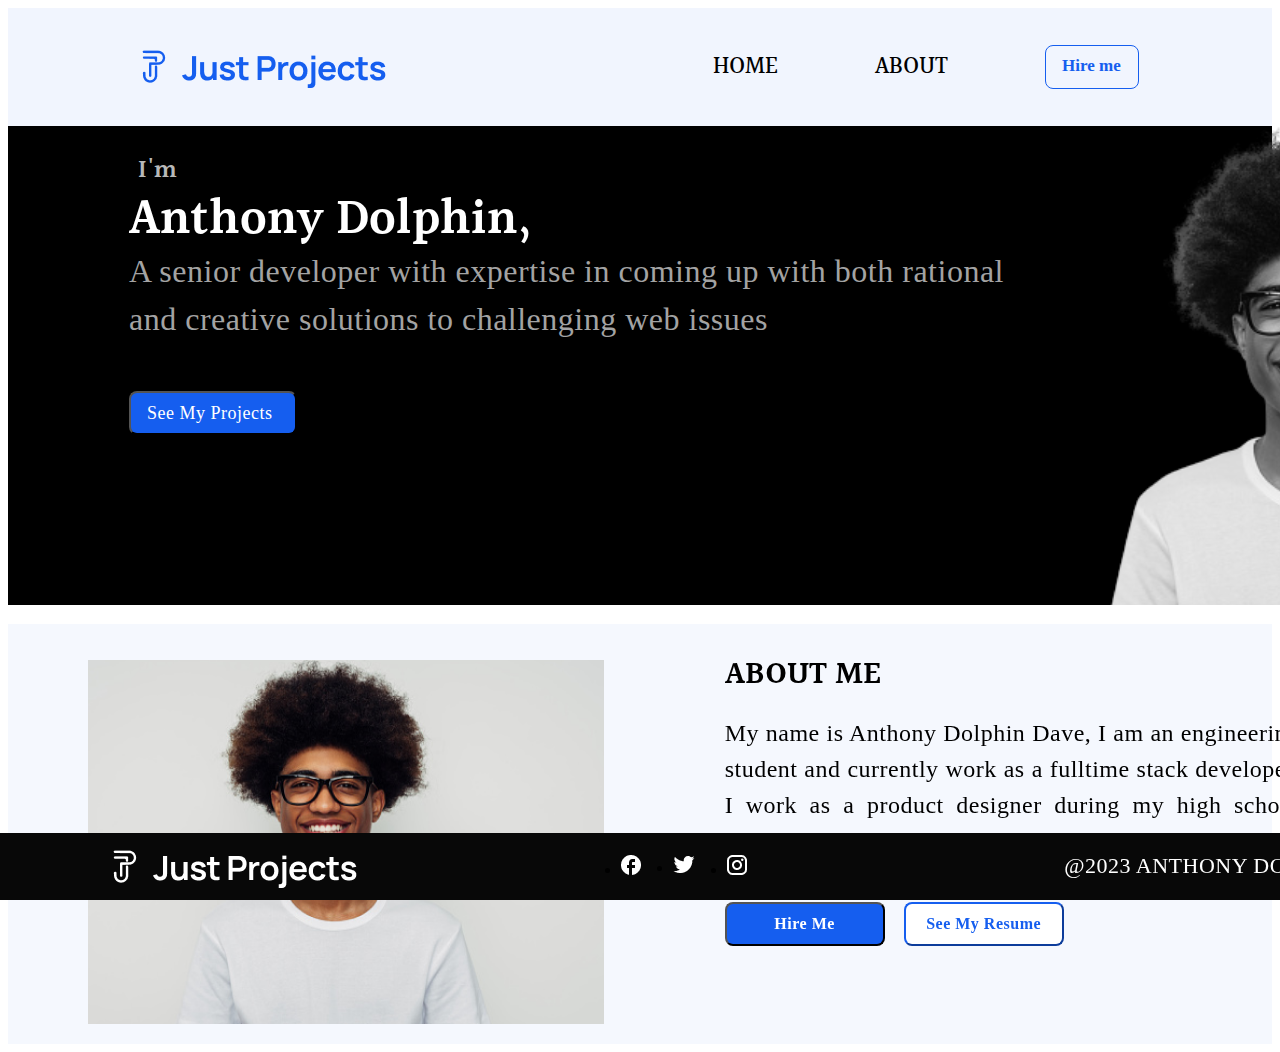
==== biodata.html @ c5277520 "completed biodata assignment" ====
<!DOCTYPE html>

<html lang="en">
    <meta charset="UTF-8">
    <head>
        <title>My Biodata</title>
        <link rel="stylesheet" href="biodata.css">
        <link rel="preconnect" href="https://fonts.googleapis.com">
<link rel="preconnect" href="https://fonts.gstatic.com" crossorigin>
<link href="https://fonts.googleapis.com/css2?family=Halant:wght@500&display=swap" rel="stylesheet">
    </head>
    <body>



        <div class="Header">
            <header>
               <nav class="navjustprojects">
                <img src="justprojectslogo.png">
            </nav>

                    <nav class="navlinks">
                        <a href="#">HOME</a> 
                        <a href="#">ABOUT</a> 
                        <button class="hireme">Hire me</button>
                        </nav>
            </header>
          </div>
        </div>
        
<div class="body">
          <div class="content">
          <ul class = "links1">
            <li class="im">I'm</li>
            <li  class="Anthony">Anthony Dolphin,</li>
            <li class="about">A senior developer with expertise in coming up with both rational and creative solutions to challenging web issues</li>
            <button class="seeprojects">See My Projects</button> 
        </ul>
            <div class="photo1"><img src="joygirl11.png" alt="My Photo" width="443px" height="479px"> </div>
      
        </div>
          </div>
        
       
      

     


            <div class="content2">
                <div class="photo2">
                    <img src="Joygirl12.png" class="photo2" alt="My Photo" width="516px" height="364px">
                </div>
                
                <div class="bio">
                    <h2 class="aboutme">ABOUT ME</h2>
                    <p class="aboutme2">My name is Anthony Dolphin Dave, I am an engineering student and currently work as a fulltime stack developer. I work as a product designer during my high school vacation. I love to assist people in learning Tech skills</p>
                    <div class="buttons">
                    <button class="hireme2">Hire Me</button>
                    <button class="seemyresume">See My Resume</button>
                </div>
                </div>
        
     
   






</div>

    <div class="footer">
	<footer>	
			<img src="footerlogo.png" class="footerlogo">
		<ul class="socialsites">
			<li><img src="fb.png"></li>
			<li><img src="twitter.png"></li>
            <li><img src="instagram.png"></li>
		
        </ul>
        <div class="socialsites">
			<p class="anthonyfooter">@2023 ANTHONY DOLPHIN</p>
			
	
	</footer>
  </div>




        </body>
</html>
---- biodata.css ----
/*header style*/
header 
{
    background-color: #F1F5FE;
    padding: 10px;
    display: flex;
align-items: center;
padding: 16px 120px;
gap: 153px;
position: static;
height: 86.08px;
left: 0px;
top: 0px;
}

.navlinks
{
    display: flex;
flex-direction: row;
align-items: center;
padding: 0px;
gap: 97px;
width: 439px;
height: 44px;
flex: none;
order: 1;
flex-grow: 0;
height: 24px;
font-family: 'Halant';
font-style: normal;
font-weight: 500;
font-size: 24px;
color:black;
margin-left: 15%;
}


.navjustprojects
{
    display: flex;
    flex-direction: row;
    align-items: flex-start;
    padding: 0px;
    gap: 10px;
    width: 680px;
    height: 54.08px; 
}

a
{
    text-decoration: none;
    color:black;
}

.hireme
{
    box-sizing: border-box;
display: flex;
flex-direction: row;
align-items: flex-start;
padding: 10px 16px;
gap: 10px;
width: 94px;
height: 44px;
border: 1px solid #155EEF;
background-color: #F1F5FE;
border-radius: 8px;
flex: none;
order: 2;
flex-grow: 0;
font-family: 'Manrope';
font-style: normal;
font-weight: 600;
font-size: 17px;
color:#155EEF;

}




/*content style*/

.content
{

    display: flex;
  background-color: black;
} 



.photo1
{
   
    
    width: 443px;
    height: 479px;
    left: 949px;
    top: 56px;
    margin-left: 12%;
    position:sticky;
}




.links1
 {
    list-style: none;
   color:#B8B8B8;
height: 30px;
font-family: 'Halant';
font-style: normal;
font-weight: 600;
font-size: 25px;
 }

 .im
 {
    margin-left: 10%;
 }

 .Anthony
 {
    flex: none;
order: 0;
flex-grow: 1;
    width: 840px;
    list-style: none;
   color:#FFFFFF;
height: 30px;
font-family: 'Halant';
font-style: normal;
font-weight: 600;
font-size: 50px;
line-height: 120%;
margin-bottom: 3%;
margin-left: 9%;
 }

.about
{
    color:#A3A3A3;
    width: 900px;
height: 144px;
line-height: 150%;
font-family: 'Manrope';
font-style: normal;
font-weight: 500;
font-size: 32px;
flex: none;
order: 0;
flex-grow: 1;
/* or 48px */
letter-spacing: 0.5px;
margin-left: 9%;
}

.seeprojects
{
    display: flex;
flex-direction: row;
align-items: flex-start;
padding: 10px 16px;
gap: 10px;
width: 168px;
height: 44px;
background: #155EEF;
border-radius: 8px;
flex: none;
order: 1;
flex-grow: 0;
font-family: 'Manrope';
font-style: normal;
font-weight: 450;
font-size: 18px;
letter-spacing: 0.5px;
color: #FFFFFF;
margin-left: 9%;
}

/*2ND CONTENT CSS*/

.content2
{

    display:flex;
margin-top: 1.5%;
background: #F5F8FE;
position:sticky;
height: 420px;
} 


.bio
{
    display: flex;
flex-direction: column;
align-items: flex-start;
padding: 0px;
gap: 8px;
width: 575px;
height: 258px;
flex: none;
order: 0;
align-self: stretch;
flex-grow: 0;
}

.photo2
{
    margin-top: 18px;
    position: inherit;
    margin-left: 4.5%;
    
}


.aboutme
{
    width: 157px;
height: 45px;
font-family: 'Halant';
font-style: normal;
font-weight: 600;
font-size: 32px;
line-height: 50px;
color: #000000;
flex: none;
order: 0;
flex-grow: 0;
margin-left:25%;

}

.aboutme2

{
width: 575px;
height: 120px;
font-family: 'Manrope';
font-style: normal;
font-weight: 400;
font-size: 24px;
line-height: 150%;
text-align: justify;
letter-spacing: 0.5px;
color: #000000;
flex: none;
order: 0;
flex-grow: 1;
margin-left:25%;
margin-top: -15px;

}

.buttons
{
    margin-top: 6%;
    margin-left:25%;
    
}

.hireme2
{
    box-sizing: border-box;
width: 160px;
height: 44px;
background: #155EEF;
border-radius: 8px;
flex: none;
order: 0;
flex-grow: 0;
left: 49px;
top: 10px;
font-family: 'Manrope';
font-style: normal;
font-weight: 700;
font-size: 16px;
letter-spacing: 0.5px;
color: #FFFFFF;
margin-right:15px;
}

.seemyresume
{
    box-sizing: border-box;
    width: 160px;
    height: 44px;
    background: white;
    border-radius: 8px;
    flex: none;
    order: 0;
    flex-grow: 0;
    left: 49px;
    top: 10px;
    font-family: 'Manrope';
    font-style: normal;
    font-weight: 700;
    font-size: 16px;
    letter-spacing: 0.5px;
    color: #155EEF;
    border-color:#155EEF ;
}



/*footer style*/
footer 
{
    
 
    align-items: center;
    justify-content: space-between;
    padding: 16px 120px;
    height: 35px;
    left: 0px;
    background: #080808;
    bottom:0;
    left:0;
    right:0;
    position:fixed;
    display: flex;
   
}

.footerlogo
{
    margin-left: -2%;
}


.socialsites
 {
    display: flex;
    flex-direction: row;
    justify-content: center;
    align-items: center;
    padding: 0px;
    gap: 32px;
    width: 400px;
    height: 24px;
    flex: none;
    order: 1;
    flex-grow: 1;
    margin-left:12%;
    
}


.anthonyfooter
{
 
height: 36px;
font-family: 'Manrope';
font-style: normal;
font-weight: 500;
font-size: 22px;
line-height: 150%;
letter-spacing: 0.5px;
color: #FFFFFF;
}
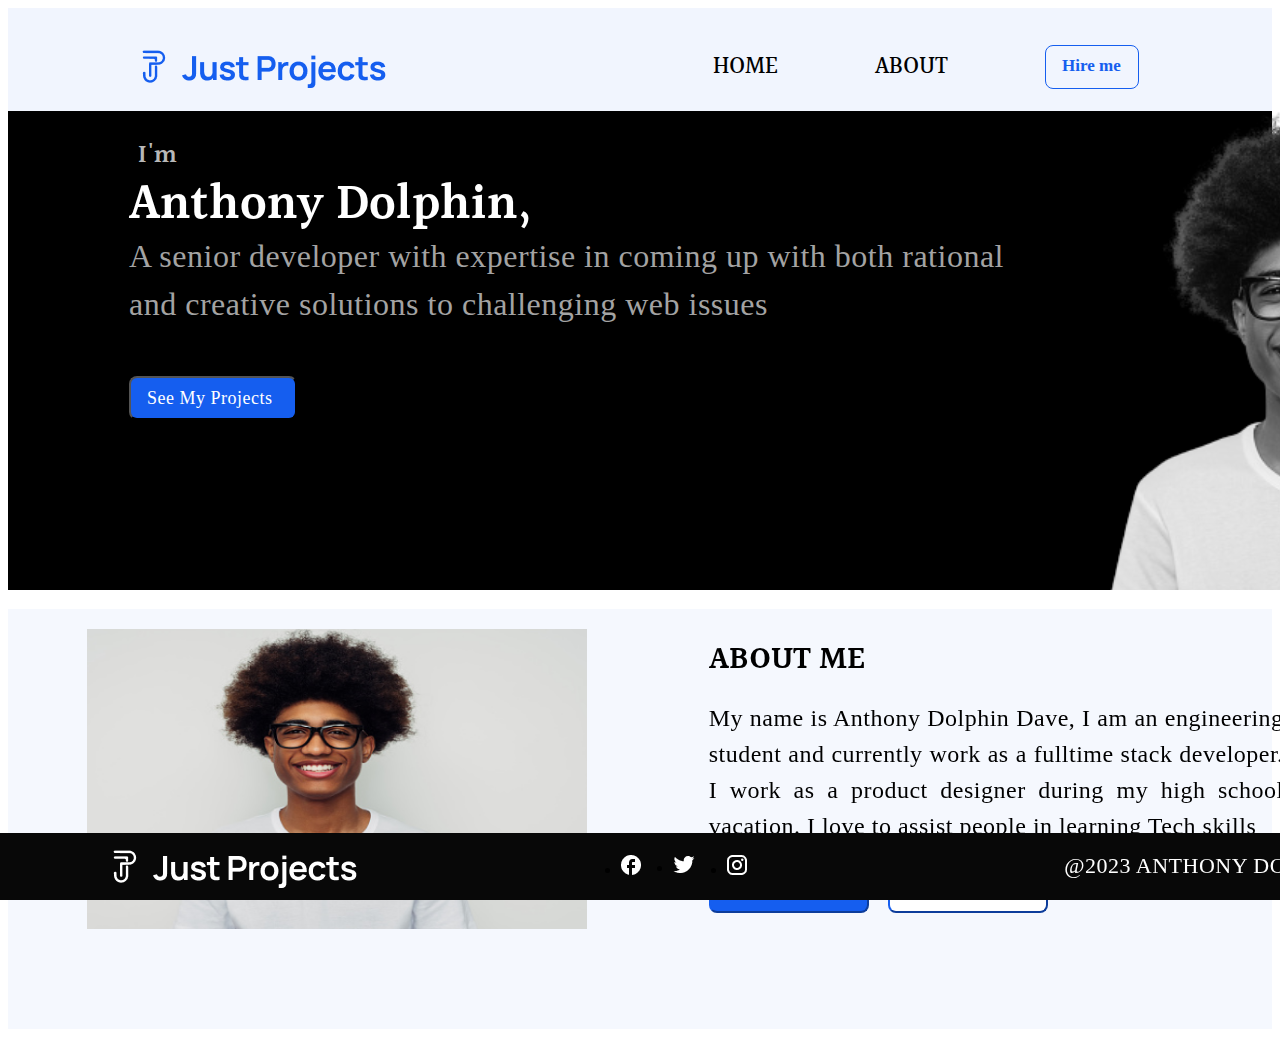
==== commit a4022d3c: "final adjustments" ====
--- a/biodata.html
+++ b/biodata.html
@@ -49,7 +49,7 @@
 
             <div class="content2">
                 <div class="photo2">
-                    <img src="Joygirl12.png" class="photo2" alt="My Photo" width="516px" height="364px">
+                    <img src="Joygirl12.png" class="photo2" alt="My Photo" width="500px" height="300px">
                 </div>
                 
                 <div class="bio">
--- a/biodata.css
+++ b/biodata.css
@@ -88,6 +88,8 @@
 
     display: flex;
   background-color: black;
+  margin-top: -15px;
+
 } 
 
 
@@ -212,7 +214,7 @@
 
 .photo2
 {
-    margin-top: 18px;
+    margin-top: 10px;
     position: inherit;
     margin-left: 4.5%;
     
@@ -259,7 +261,7 @@
 
 .buttons
 {
-    margin-top: 6%;
+   margin-top: 3%;
     margin-left:25%;
     
 }
@@ -283,6 +285,7 @@
 letter-spacing: 0.5px;
 color: #FFFFFF;
 margin-right:15px;
+border-color:#155EEF ;
 }
 
 .seemyresume
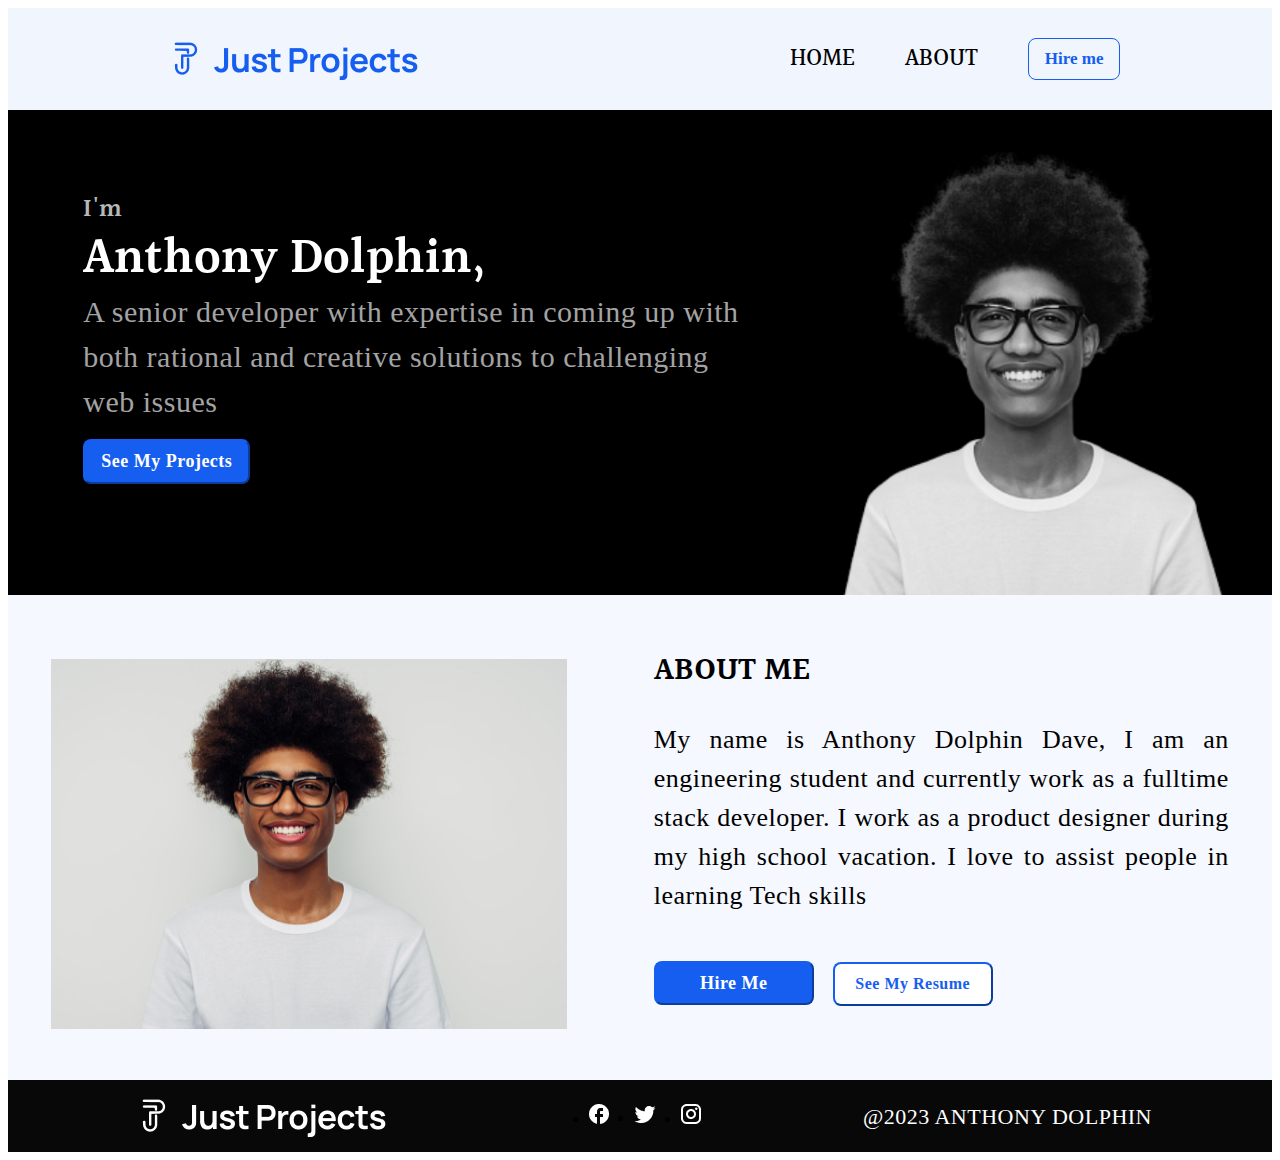
==== commit a95fd7cf: "layout updated" ====
--- a/biodata.html
+++ b/biodata.html
@@ -36,7 +36,7 @@
             <li class="about">A senior developer with expertise in coming up with both rational and creative solutions to challenging web issues</li>
             <button class="seeprojects">See My Projects</button> 
         </ul>
-            <div class="photo1"><img src="joygirl11.png" alt="My Photo" width="443px" height="479px"> </div>
+            <div class="photo1"><img src="joygirl11.png" alt="My Photo" width="403px" height="445px"> </div>
       
         </div>
           </div>
@@ -49,13 +49,13 @@
 
             <div class="content2">
                 <div class="photo2">
-                    <img src="Joygirl12.png" class="photo2" alt="My Photo" width="500px" height="300px">
+                    <img src="Joygirl12.png" class="photo2" alt="My Photo" width="516px" height="370px">
                 </div>
                 
                 <div class="bio">
                     <h2 class="aboutme">ABOUT ME</h2>
                     <p class="aboutme2">My name is Anthony Dolphin Dave, I am an engineering student and currently work as a fulltime stack developer. I work as a product designer during my high school vacation. I love to assist people in learning Tech skills</p>
-                    <div class="buttons">
+                    <div class="buttons" gap="100px">
                     <button class="hireme2">Hire Me</button>
                     <button class="seemyresume">See My Resume</button>
                 </div>
--- a/biodata.css
+++ b/biodata.css
@@ -4,49 +4,34 @@
 header 
 {
     background-color: #F1F5FE;
-    padding: 10px;
-    display: flex;
+    display: flex;
+padding: 16px 120px;
+height: 70px;
 align-items: center;
-padding: 16px 120px;
-gap: 153px;
-position: static;
-height: 86.08px;
-left: 0px;
-top: 0px;
-}
+justify-content: space-around;
+gap:20%;
+}
+
 
 .navlinks
 {
-    display: flex;
+display: flex;
 flex-direction: row;
 align-items: center;
-padding: 0px;
-gap: 97px;
-width: 439px;
-height: 44px;
-flex: none;
-order: 1;
-flex-grow: 0;
-height: 24px;
+gap: 50px;
 font-family: 'Halant';
 font-style: normal;
 font-weight: 500;
 font-size: 24px;
 color:black;
-margin-left: 15%;
+padding-left: 10%;
 }
 
 
 .navjustprojects
 {
     display: flex;
-    flex-direction: row;
-    align-items: flex-start;
-    padding: 0px;
-    gap: 10px;
-    width: 680px;
-    height: 54.08px; 
-}
+ }
 
 a
 {
@@ -56,132 +41,102 @@
 
 .hireme
 {
+    display: flex;
     box-sizing: border-box;
-display: flex;
+flex-direction: row;
+align-items: flex-start;
+padding: 10px 16px;
+border: 1px solid #155EEF;
+background-color: #F1F5FE;
+border-radius: 8px;
+font-family: 'Manrope';
+font-style: normal;
+font-weight: 600;
+font-size: 17px;
+color:#155EEF;
+}
+
+
+
+
+/*content style*/
+
+
+.content
+{
+
+    display: flex;
+  background-color: black;
+  height: 485px;
+  justify-content: space-around;
+} 
+
+.photo1
+{
+    padding-top: 40px;
+}
+
+.links1
+ {
+    list-style: none;
+   color:#B8B8B8;
+font-family: 'Halant';
+font-style: normal;
+font-weight: 600;
+font-size: 25px;
+height: 150px;
+padding-top: 55px;
+ }
+
+ .im
+ {
+
+ }
+
+ .Anthony
+ {
+    list-style: none;
+   color:#FFFFFF;
+font-family: 'Halant';
+font-style: normal;
+font-weight: 600;
+font-size: 50px;
+line-height: 120%;
+flex-wrap: wrap;
+width: 500px;
+ }
+
+.about
+{
+    color:#A3A3A3;
+line-height: 150%;
+font-family: 'Manrope';
+font-style: normal;
+font-weight: 500;
+font-size: 30px;
+letter-spacing: 0.5px;
+width: 680px;
+flex-shrink: 2;
+max-width: 100%;
+}
+
+.seeprojects
+{
+    display: flex;
 flex-direction: row;
 align-items: flex-start;
 padding: 10px 16px;
 gap: 10px;
-width: 94px;
-height: 44px;
-border: 1px solid #155EEF;
-background-color: #F1F5FE;
+background: #155EEF;
+border-color: #155EEF;
 border-radius: 8px;
-flex: none;
-order: 2;
-flex-grow: 0;
-font-family: 'Manrope';
-font-style: normal;
-font-weight: 600;
-font-size: 17px;
-color:#155EEF;
-
-}
-
-
-
-
-/*content style*/
-
-.content
-{
-
-    display: flex;
-  background-color: black;
-  margin-top: -15px;
-
-} 
-
-
-
-.photo1
-{
-   
-    
-    width: 443px;
-    height: 479px;
-    left: 949px;
-    top: 56px;
-    margin-left: 12%;
-    position:sticky;
-}
-
-
-
-
-.links1
- {
-    list-style: none;
-   color:#B8B8B8;
-height: 30px;
-font-family: 'Halant';
-font-style: normal;
-font-weight: 600;
-font-size: 25px;
- }
-
- .im
- {
-    margin-left: 10%;
- }
-
- .Anthony
- {
-    flex: none;
-order: 0;
-flex-grow: 1;
-    width: 840px;
-    list-style: none;
-   color:#FFFFFF;
-height: 30px;
-font-family: 'Halant';
-font-style: normal;
-font-weight: 600;
-font-size: 50px;
-line-height: 120%;
-margin-bottom: 3%;
-margin-left: 9%;
- }
-
-.about
-{
-    color:#A3A3A3;
-    width: 900px;
-height: 144px;
-line-height: 150%;
-font-family: 'Manrope';
-font-style: normal;
-font-weight: 500;
-font-size: 32px;
-flex: none;
-order: 0;
-flex-grow: 1;
-/* or 48px */
-letter-spacing: 0.5px;
-margin-left: 9%;
-}
-
-.seeprojects
-{
-    display: flex;
-flex-direction: row;
-align-items: flex-start;
-padding: 10px 16px;
-gap: 10px;
-width: 168px;
-height: 44px;
-background: #155EEF;
-border-radius: 8px;
-flex: none;
-order: 1;
-flex-grow: 0;
-font-family: 'Manrope';
-font-style: normal;
-font-weight: 450;
+font-family: 'Manrope';
+font-style: normal;
+font-weight: 650;
 font-size: 18px;
 letter-spacing: 0.5px;
 color: #FFFFFF;
-margin-left: 9%;
+margin-top: 15px;
 }
 
 /*2ND CONTENT CSS*/
@@ -190,10 +145,10 @@
 {
 
     display:flex;
-margin-top: 1.5%;
 background: #F5F8FE;
-position:sticky;
-height: 420px;
+height: 485px;
+justify-content: space-around;
+
 } 
 
 
@@ -202,104 +157,66 @@
     display: flex;
 flex-direction: column;
 align-items: flex-start;
-padding: 0px;
-gap: 8px;
-width: 575px;
-height: 258px;
-flex: none;
-order: 0;
-align-self: stretch;
-flex-grow: 0;
+padding-top: 25px;
 }
 
 .photo2
 {
-    margin-top: 10px;
-    position: inherit;
-    margin-left: 4.5%;
-    
+    padding-top: 32px;
 }
 
 
 .aboutme
 {
-    width: 157px;
-height: 45px;
 font-family: 'Halant';
 font-style: normal;
 font-weight: 600;
 font-size: 32px;
 line-height: 50px;
 color: #000000;
-flex: none;
-order: 0;
-flex-grow: 0;
-margin-left:25%;
 
 }
 
 .aboutme2
 
 {
-width: 575px;
-height: 120px;
 font-family: 'Manrope';
 font-style: normal;
 font-weight: 400;
-font-size: 24px;
+font-size: 26px;
 line-height: 150%;
 text-align: justify;
 letter-spacing: 0.5px;
 color: #000000;
-flex: none;
-order: 0;
-flex-grow: 1;
-margin-left:25%;
-margin-top: -15px;
-
-}
-
-.buttons
-{
-   margin-top: 3%;
-    margin-left:25%;
-    
-}
+width:575px;
+height:180px;
+margin-top: -3px;
+padding-bottom: 35px;
+}
+
+
 
 .hireme2
 {
-    box-sizing: border-box;
+box-sizing: border-box;
+background: #155EEF;
+border-radius: 8px;
+font-family: 'Manrope';
+font-style: normal;
+font-weight: 700;
+font-size: 18px;
+letter-spacing: 0.5px;
+color: #FFFFFF;
+border-color:#155EEF ;
 width: 160px;
 height: 44px;
-background: #155EEF;
-border-radius: 8px;
-flex: none;
-order: 0;
-flex-grow: 0;
-left: 49px;
-top: 10px;
-font-family: 'Manrope';
-font-style: normal;
-font-weight: 700;
-font-size: 16px;
-letter-spacing: 0.5px;
-color: #FFFFFF;
-margin-right:15px;
-border-color:#155EEF ;
+margin-right: 15px;
 }
 
 .seemyresume
 {
-    box-sizing: border-box;
-    width: 160px;
-    height: 44px;
     background: white;
     border-radius: 8px;
-    flex: none;
-    order: 0;
-    flex-grow: 0;
-    left: 49px;
-    top: 10px;
     font-family: 'Manrope';
     font-style: normal;
     font-weight: 700;
@@ -307,6 +224,8 @@
     letter-spacing: 0.5px;
     color: #155EEF;
     border-color:#155EEF ;
+    width: 160px;
+    height: 44px;
 }
 
 
@@ -319,20 +238,15 @@
     align-items: center;
     justify-content: space-between;
     padding: 16px 120px;
-    height: 35px;
-    left: 0px;
     background: #080808;
-    bottom:0;
-    left:0;
-    right:0;
-    position:fixed;
-    display: flex;
+    display: flex;
+    height: 40px;
    
 }
 
 .footerlogo
 {
-    margin-left: -2%;
+
 }
 
 
@@ -341,23 +255,14 @@
     display: flex;
     flex-direction: row;
     justify-content: center;
-    align-items: center;
-    padding: 0px;
-    gap: 32px;
-    width: 400px;
-    height: 24px;
-    flex: none;
-    order: 1;
-    flex-grow: 1;
-    margin-left:12%;
-    
+    align-items: center;    
+    gap: 25px;
 }
 
 
 .anthonyfooter
 {
  
-height: 36px;
 font-family: 'Manrope';
 font-style: normal;
 font-weight: 500;
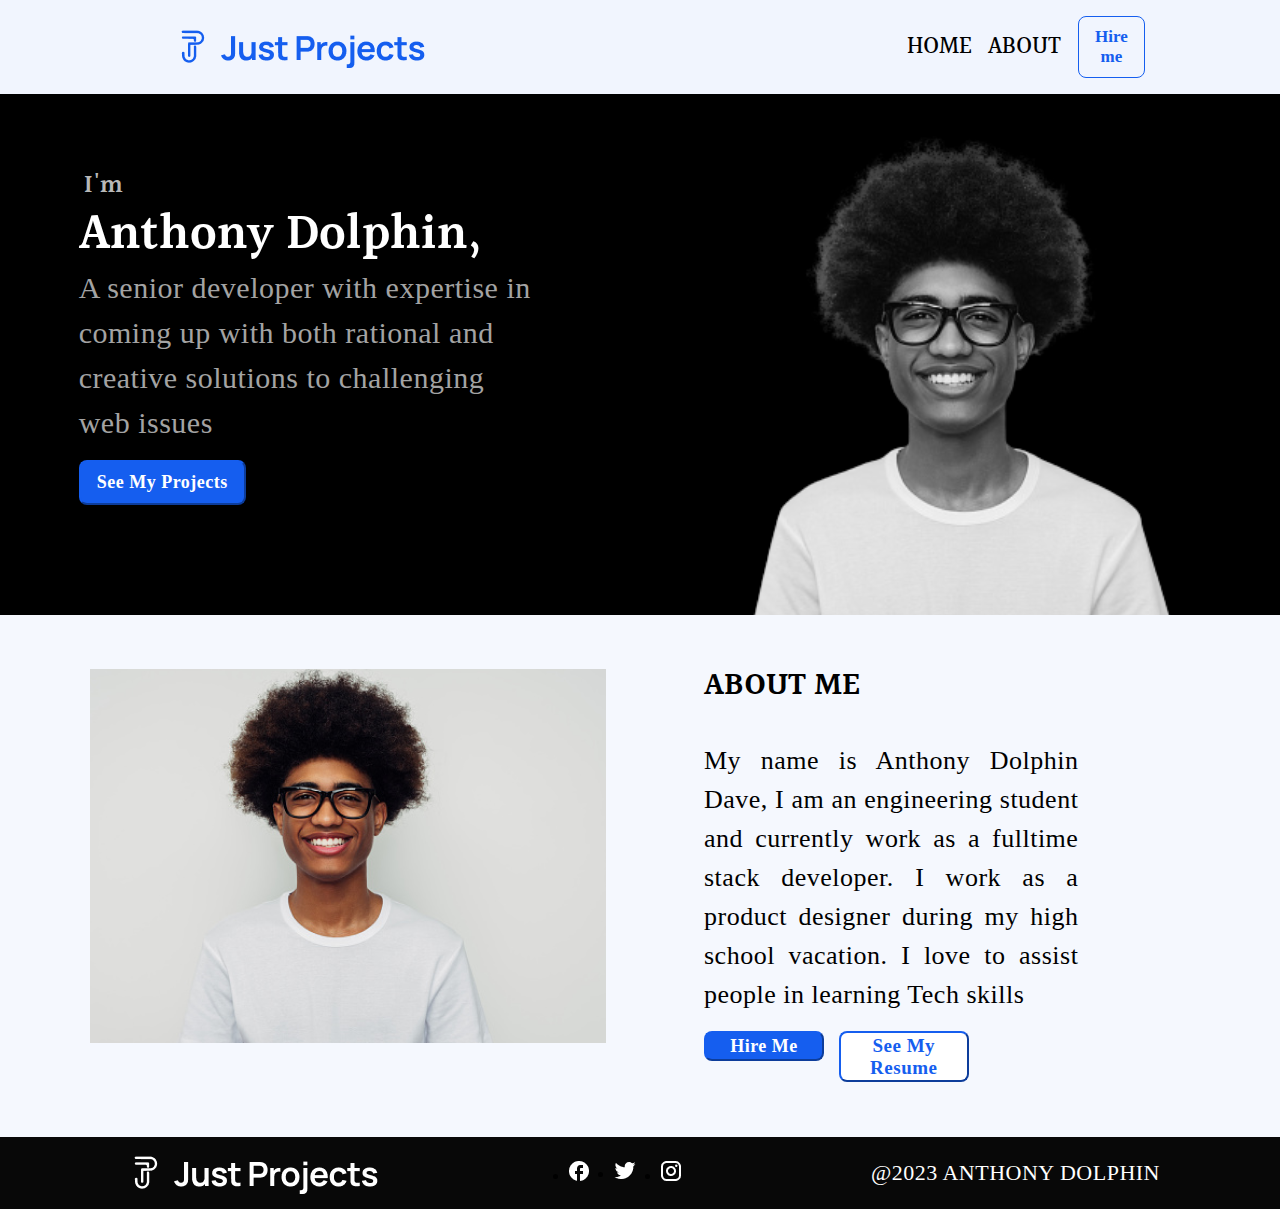
==== commit df808325: "added media responsive exercise" ====
--- a/biodata.html
+++ b/biodata.html
@@ -1,9 +1,10 @@
 <!DOCTYPE html>
-
 <html lang="en">
-    <meta charset="UTF-8">
     <head>
         <title>My Biodata</title>
+        <meta charset="UTF-8">
+        <meta http-equiv="X-UA-Compatible" content="IE-Edge">
+        <meta name="viewport" content="width=device-width, initial-scale=1.0">
         <link rel="stylesheet" href="biodata.css">
         <link rel="preconnect" href="https://fonts.googleapis.com">
 <link rel="preconnect" href="https://fonts.gstatic.com" crossorigin>
@@ -20,9 +21,10 @@
             </nav>
 
                     <nav class="navlinks">
-                        <a href="#">HOME</a> 
+                        <a href="#" class="home">HOME</a> 
                         <a href="#">ABOUT</a> 
                         <button class="hireme">Hire me</button>
+                        <img src="vector.png" class="vector">
                         </nav>
             </header>
           </div>
@@ -36,30 +38,31 @@
             <li class="about">A senior developer with expertise in coming up with both rational and creative solutions to challenging web issues</li>
             <button class="seeprojects">See My Projects</button> 
         </ul>
-            <div class="photo1"><img src="joygirl11.png" alt="My Photo" width="403px" height="445px"> </div>
+            <div class="photo1"><img src="joygirl11.png" alt="My Photo"> </div>
       
         </div>
           </div>
         
        
       
-
-     
-
-
-            <div class="content2">
-                <div class="photo2">
-                    <img src="Joygirl12.png" class="photo2" alt="My Photo" width="516px" height="370px">
-                </div>
-                
-                <div class="bio">
-                    <h2 class="aboutme">ABOUT ME</h2>
-                    <p class="aboutme2">My name is Anthony Dolphin Dave, I am an engineering student and currently work as a fulltime stack developer. I work as a product designer during my high school vacation. I love to assist people in learning Tech skills</p>
-                    <div class="buttons" gap="100px">
+          <div class="content2">
+            <div class="photo2">
+                <img src="Joygirl12.png" class="photo2" alt="My Photo">
+            </div>
+            
+            <div class="bio">
+                <h2 class="aboutme">ABOUT ME</h2>
+                <p class="aboutme2">My name is Anthony Dolphin Dave, I am an engineering student and currently work as a fulltime stack developer. I work as a product designer during my high school vacation. I love to assist people in learning Tech skills</p>
+                <div class="buttons">
                     <button class="hireme2">Hire Me</button>
                     <button class="seemyresume">See My Resume</button>
                 </div>
-                </div>
+            </div>
+        
+</div>
+
+
+
         
      
    
@@ -69,7 +72,6 @@
 
 
 
-</div>
 
     <div class="footer">
 	<footer>	
@@ -80,7 +82,7 @@
             <li><img src="instagram.png"></li>
 		
         </ul>
-        <div class="socialsites">
+        <div class="socialsites1">
 			<p class="anthonyfooter">@2023 ANTHONY DOLPHIN</p>
 			
 	
--- a/biodata.css
+++ b/biodata.css
@@ -1,4 +1,8 @@
-
+*
+{
+    padding: 0;
+    margin: 0;
+}
 
 /*header style*/
 header 
@@ -6,7 +10,7 @@
     background-color: #F1F5FE;
     display: flex;
 padding: 16px 120px;
-height: 70px;
+height: 15%;
 align-items: center;
 justify-content: space-around;
 gap:20%;
@@ -18,13 +22,20 @@
 display: flex;
 flex-direction: row;
 align-items: center;
-gap: 50px;
+gap: 5%;
 font-family: 'Halant';
 font-style: normal;
 font-weight: 500;
 font-size: 24px;
 color:black;
-padding-left: 10%;
+width: 32%;
+margin-left: 5%;
+}
+
+
+.vector
+{
+    display: none;
 }
 
 
@@ -32,19 +43,24 @@
 {
     display: flex;
  }
+
 
 a
 {
     text-decoration: none;
     color:black;
+
+}
+
+.home
+{
+    padding-left: 38%;
 }
 
 .hireme
 {
-    display: flex;
+
     box-sizing: border-box;
-flex-direction: row;
-align-items: flex-start;
 padding: 10px 16px;
 border: 1px solid #155EEF;
 background-color: #F1F5FE;
@@ -67,13 +83,16 @@
 
     display: flex;
   background-color: black;
-  height: 485px;
+  height: 100%;
   justify-content: space-around;
 } 
 
 .photo1
 {
-    padding-top: 40px;
+    display: flex;
+   padding-right: 3%; 
+    padding-top: 42px;
+
 }
 
 .links1
@@ -84,13 +103,16 @@
 font-style: normal;
 font-weight: 600;
 font-size: 25px;
-height: 150px;
+height: 45%;
+width: 45%;
 padding-top: 55px;
+
  }
 
  .im
  {
-
+    padding-top: 3%;
+padding-left: 5%;
  }
 
  .Anthony
@@ -101,9 +123,8 @@
 font-style: normal;
 font-weight: 600;
 font-size: 50px;
+padding-left: 4%;
 line-height: 120%;
-flex-wrap: wrap;
-width: 500px;
  }
 
 .about
@@ -115,18 +136,16 @@
 font-weight: 500;
 font-size: 30px;
 letter-spacing: 0.5px;
-width: 680px;
-flex-shrink: 2;
-max-width: 100%;
+padding-left: 4%;
+width:80%;
+
 }
 
 .seeprojects
 {
-    display: flex;
-flex-direction: row;
-align-items: flex-start;
+
+display :inline-block;
 padding: 10px 16px;
-gap: 10px;
 background: #155EEF;
 border-color: #155EEF;
 border-radius: 8px;
@@ -137,6 +156,7 @@
 letter-spacing: 0.5px;
 color: #FFFFFF;
 margin-top: 15px;
+margin-left: 4%;
 }
 
 /*2ND CONTENT CSS*/
@@ -146,8 +166,8 @@
 
     display:flex;
 background: #F5F8FE;
-height: 485px;
-justify-content: space-around;
+height: 40%;
+justify-content: space-between;
 
 } 
 
@@ -156,13 +176,15 @@
 {
     display: flex;
 flex-direction: column;
-align-items: flex-start;
-padding-top: 25px;
+width: 45%;
+height: 45%;
 }
 
 .photo2
 {
-    padding-top: 32px;
+    padding-top: 3%;
+    padding-left: 5%;
+    padding-bottom: 5%;
 }
 
 
@@ -172,14 +194,18 @@
 font-style: normal;
 font-weight: 600;
 font-size: 32px;
-line-height: 50px;
 color: #000000;
+display: inline-block;
+width: fit-content;
+padding-top: 8%;
+
 
 }
 
 .aboutme2
 
 {
+    display: inline-block;
 font-family: 'Manrope';
 font-style: normal;
 font-weight: 400;
@@ -188,13 +214,18 @@
 text-align: justify;
 letter-spacing: 0.5px;
 color: #000000;
-width:575px;
-height:180px;
-margin-top: -3px;
-padding-bottom: 35px;
-}
-
-
+width:65%;
+height:40%;
+padding-top: 5%;
+}
+
+.buttons
+{
+    display: flex;
+    flex-direction: row;
+    width: 50%;
+    margin-top: 3%;
+    }
 
 .hireme2
 {
@@ -208,9 +239,9 @@
 letter-spacing: 0.5px;
 color: #FFFFFF;
 border-color:#155EEF ;
-width: 160px;
-height: 44px;
 margin-right: 15px;
+width: 120px;
+height: 30px;
 }
 
 .seemyresume
@@ -220,12 +251,13 @@
     font-family: 'Manrope';
     font-style: normal;
     font-weight: 700;
-    font-size: 16px;
+    font-size: 19px;
     letter-spacing: 0.5px;
     color: #155EEF;
     border-color:#155EEF ;
-    width: 160px;
-    height: 44px;
+    width: 45%;
+    padding-top: 0.5%;
+    padding-bottom: 0.5%;
 }
 
 
@@ -244,11 +276,6 @@
    
 }
 
-.footerlogo
-{
-
-}
-
 
 .socialsites
  {
@@ -272,6 +299,175 @@
 color: #FFFFFF;
 }
 
-
-    
- +@media screen and (max-width:1110px)
+{
+
+    .bio
+    {
+        width: 80%;
+    }
+
+.photo2
+{
+    width: 80%;
+    height: 80%;
+}
+
+.aboutme2
+{
+ padding-top: 0;
+ width: 65%;
+ height: 22%;
+ font-size: 20px;
+}
+
+
+
+}
+
+
+
+
+
+@media screen and (max-width:995px)
+
+{
+
+ header
+ {
+    padding: 0;
+    display: flex;
+    width: 80%;
+ }
+
+ .navlinks
+ {
+   
+    padding-left: 25%;
+ }
+
+.Header
+{
+    display: flex;
+    height: 5%;
+    background-color: #F1F5FE;
+    justify-content: space-evenly;
+}
+
+
+.Header a, .hireme
+{
+display: none;
+}
+
+.vector
+{
+    display: block;
+}
+
+
+    .content
+    {
+        flex-direction: column-reverse;
+        align-items: center;
+        display: flex;
+        background-color: black;
+       }
+   
+       .links1
+       {
+        text-align: center;
+        padding-top: 0;
+        width: 90%;
+       }
+   
+       .Anthony
+       {
+        font-size: 24.5px;
+       }
+
+       .about
+       {
+        width: 85%;
+        font-size: 24px;
+       }
+
+       .seeprojects
+       {
+        width: 95%;
+       }
+
+
+       .content2 img
+       {
+           display: none;
+       }
+   
+   
+   
+       
+       .content2
+       {
+           align-items: center;
+           display: flex;
+           flex-direction: column;
+           background-color: whitesmoke;
+
+       }
+
+       .bio
+       {
+        margin-top: -12%;
+        padding-top: 0;
+        width: 90%;
+        display: flex;
+        align-items: center;
+
+       }
+
+       .aboutme
+       {
+        margin-top: -1%;
+        font-size: 22px;;
+       }
+
+       .aboutme2
+       {
+        padding-top: 0;
+        width: 85%;
+        height: 22%;
+        font-size: 23px;
+       }
+
+
+         footer
+       {
+        flex-wrap: wrap;
+        height: fit-content;
+        display: flex;
+        height: 30%;
+       }
+
+
+    footer .footerlogo
+    {
+        width: 45%;
+
+    }
+
+    .socialsites1
+    {
+        display: flex;
+    margin-left: auto;
+    margin-right: auto;
+    }
+
+   footer .anthonyfooter
+   {
+    width: 100%;
+    font-size: 18px;
+    display: inline-block;
+   }
+
+
+    }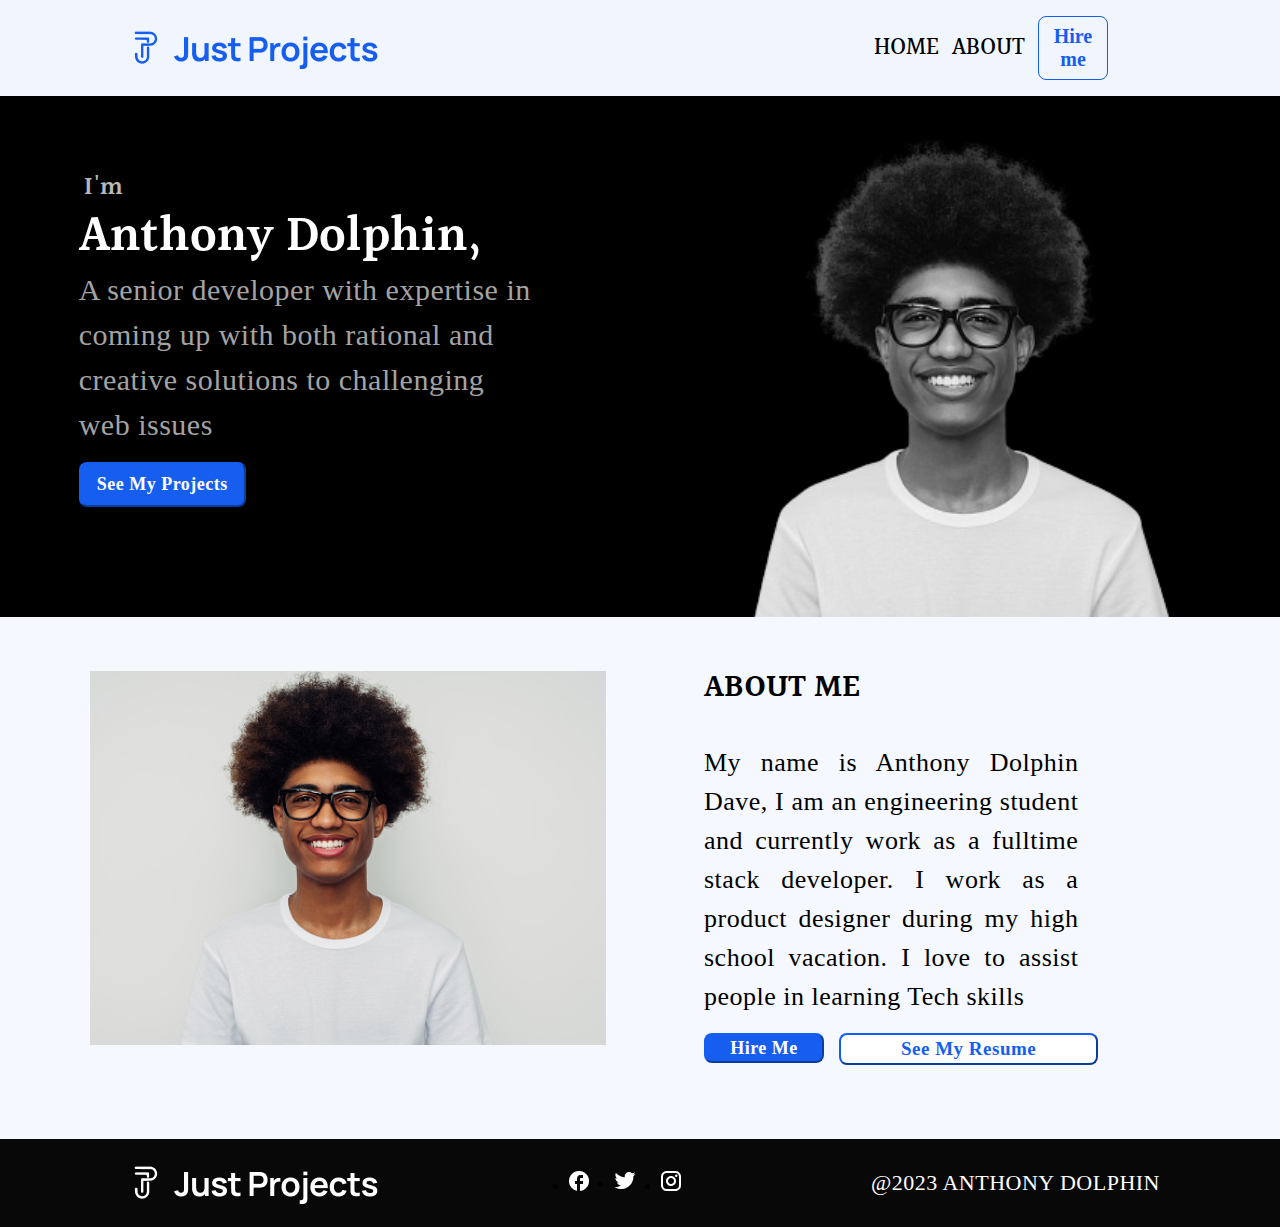
==== commit 1c50c8d5: "changes made" ====
--- a/biodata.html
+++ b/biodata.html
@@ -38,7 +38,7 @@
             <li class="about">A senior developer with expertise in coming up with both rational and creative solutions to challenging web issues</li>
             <button class="seeprojects">See My Projects</button> 
         </ul>
-            <div class="photo1"><img src="joygirl11.png" alt="My Photo"> </div>
+            <div class="photo1"><img src="joygirl11.png" alt="My Photo" class="joygirl1"> </div>
       
         </div>
           </div>
--- a/biodata.css
+++ b/biodata.css
@@ -28,20 +28,22 @@
 font-weight: 500;
 font-size: 24px;
 color:black;
-width: 32%;
-margin-left: 5%;
+width: 50%;
+padding-right: 5%;
 }
 
 
 .vector
 {
     display: none;
+    justify-content: end;
 }
 
 
 .navjustprojects
 {
     display: flex;
+    width: 100%;
  }
 
 
@@ -54,22 +56,23 @@
 
 .home
 {
-    padding-left: 38%;
+    padding-left: 10%;
 }
 
 .hireme
 {
 
     box-sizing: border-box;
-padding: 10px 16px;
+padding: 8px 12px;
 border: 1px solid #155EEF;
 background-color: #F1F5FE;
 border-radius: 8px;
 font-family: 'Manrope';
 font-style: normal;
 font-weight: 600;
-font-size: 17px;
+font-size: 20px;
 color:#155EEF;
+width:100%;
 }
 
 
@@ -223,7 +226,7 @@
 {
     display: flex;
     flex-direction: row;
-    width: 50%;
+    
     margin-top: 3%;
     }
 
@@ -272,7 +275,6 @@
     padding: 16px 120px;
     background: #080808;
     display: flex;
-    height: 40px;
    
 }
 
@@ -284,6 +286,7 @@
     justify-content: center;
     align-items: center;    
     gap: 25px;
+    
 }
 
 
@@ -299,161 +302,26 @@
 color: #FFFFFF;
 }
 
-@media screen and (max-width:1110px)
-{
-
-    .bio
-    {
-        width: 80%;
-    }
-
-.photo2
-{
-    width: 80%;
-    height: 80%;
-}
+@media screen and (max-width:1085px)
+{
 
 .aboutme2
 {
  padding-top: 0;
- width: 65%;
+ width: 75%;
  height: 22%;
  font-size: 20px;
 }
 
-
-
-}
-
-
-
-
-
-@media screen and (max-width:995px)
-
-{
-
- header
- {
-    padding: 0;
-    display: flex;
-    width: 80%;
- }
-
- .navlinks
- {
-   
-    padding-left: 25%;
- }
-
-.Header
-{
-    display: flex;
-    height: 5%;
-    background-color: #F1F5FE;
-    justify-content: space-evenly;
-}
-
-
-.Header a, .hireme
-{
-display: none;
-}
-
-.vector
-{
-    display: block;
-}
-
-
-    .content
-    {
-        flex-direction: column-reverse;
-        align-items: center;
-        display: flex;
-        background-color: black;
-       }
-   
-       .links1
-       {
-        text-align: center;
-        padding-top: 0;
-        width: 90%;
-       }
-   
-       .Anthony
-       {
-        font-size: 24.5px;
-       }
-
-       .about
-       {
-        width: 85%;
-        font-size: 24px;
-       }
-
-       .seeprojects
-       {
-        width: 95%;
-       }
-
-
-       .content2 img
-       {
-           display: none;
-       }
-   
-   
-   
-       
-       .content2
-       {
-           align-items: center;
-           display: flex;
-           flex-direction: column;
-           background-color: whitesmoke;
-
-       }
-
-       .bio
-       {
-        margin-top: -12%;
-        padding-top: 0;
-        width: 90%;
-        display: flex;
-        align-items: center;
-
-       }
-
-       .aboutme
-       {
-        margin-top: -1%;
-        font-size: 22px;;
-       }
-
-       .aboutme2
-       {
-        padding-top: 0;
-        width: 85%;
-        height: 22%;
-        font-size: 23px;
-       }
-
-
-         footer
-       {
-        flex-wrap: wrap;
-        height: fit-content;
-        display: flex;
-        height: 30%;
-       }
-
-
-    footer .footerlogo
-    {
-        width: 45%;
-
-    }
+.socialsites
+    {
+        padding: 16px 16px;
+    }
+
+.photo2
+{
+    width: 85%;
+}
 
     .socialsites1
     {
@@ -469,5 +337,172 @@
     display: inline-block;
    }
 
+}
+
+
+
+
+
+@media screen and (max-width:885px)
+
+{
+
+ header
+ {
+    padding: 0;
+    display: flex;
+   width: 100%;
+   margin-left: 5%;
+ }
+
+ 
+
+.Header
+{
+    display: flex;
+    height: 5%;
+    background-color: #F1F5FE;
+    justify-content: space-around;
+}
+
+
+.Header a, .hireme
+{
+display: none;
+}
+
+
+.vector
+{
+    display: block;
+    padding-left: 5%;
+}
+
+.navlinks
+{
+justify-content: end;
+}
+
+   .content
+    {
+        flex-direction: column-reverse;
+        align-items: center;
+        display: flex;
+        background-color: black;
+       }
+   
+       .links1
+       {
+        text-align: center;
+        padding-top: 0;
+        width: 90%;
+       }
+
+       .photo1
+    {
+    width: 85%;
+    height: 80%;
+    padding: 0;
+    margin: 0;
+    display: flex;
+    justify-content: center;
+    object-fit:contain;
+    }
+
+   
+       .Anthony
+       {
+        font-size: 24.5px;
+       }
+
+       .about
+       {
+        width: 85%;
+        font-size: 24px;
+       }
+
+       .seeprojects
+       {
+        width: 95%;
+       }
+
+
+       .content2 img
+       {
+           display: none;
+       }
+   
+   
+   
+       
+       .content2
+       {
+           align-items: center;
+           display: flex;
+           flex-direction: column;
+           background-color: whitesmoke;
+
+       }
+
+       .bio
+       {
+        padding-top:0 ;
+        width: 100%;
+        display: flex;
+        align-items: center;
+
+       }
+
+       .aboutme
+       {
+        margin-top: -5%;
+        font-size: 22px;;
+       }
+
+       .aboutme2
+       {
+        padding-top: 0;
+        width: 85%;
+        height: 22%;
+        font-size: 23px;
+       }
+
+
+         footer
+       {
+        flex-wrap: wrap;
+        height: fit-content;
+        display: flex;
+       }
+
+
+    footer .footerlogo
+    {
+        width: 45%;
+
+    }
+
+    .socialsites
+    {
+        padding: 16px 16px;
+    }
+
+
+
+
+    .socialsites1
+    {
+        display: flex;
+    margin-left: auto;
+    margin-right: auto;
+    }
+
+   footer .anthonyfooter
+   {
+    width: 100%;
+    font-size: 22px;
+    display: inline-block;
+   }
+
 
     }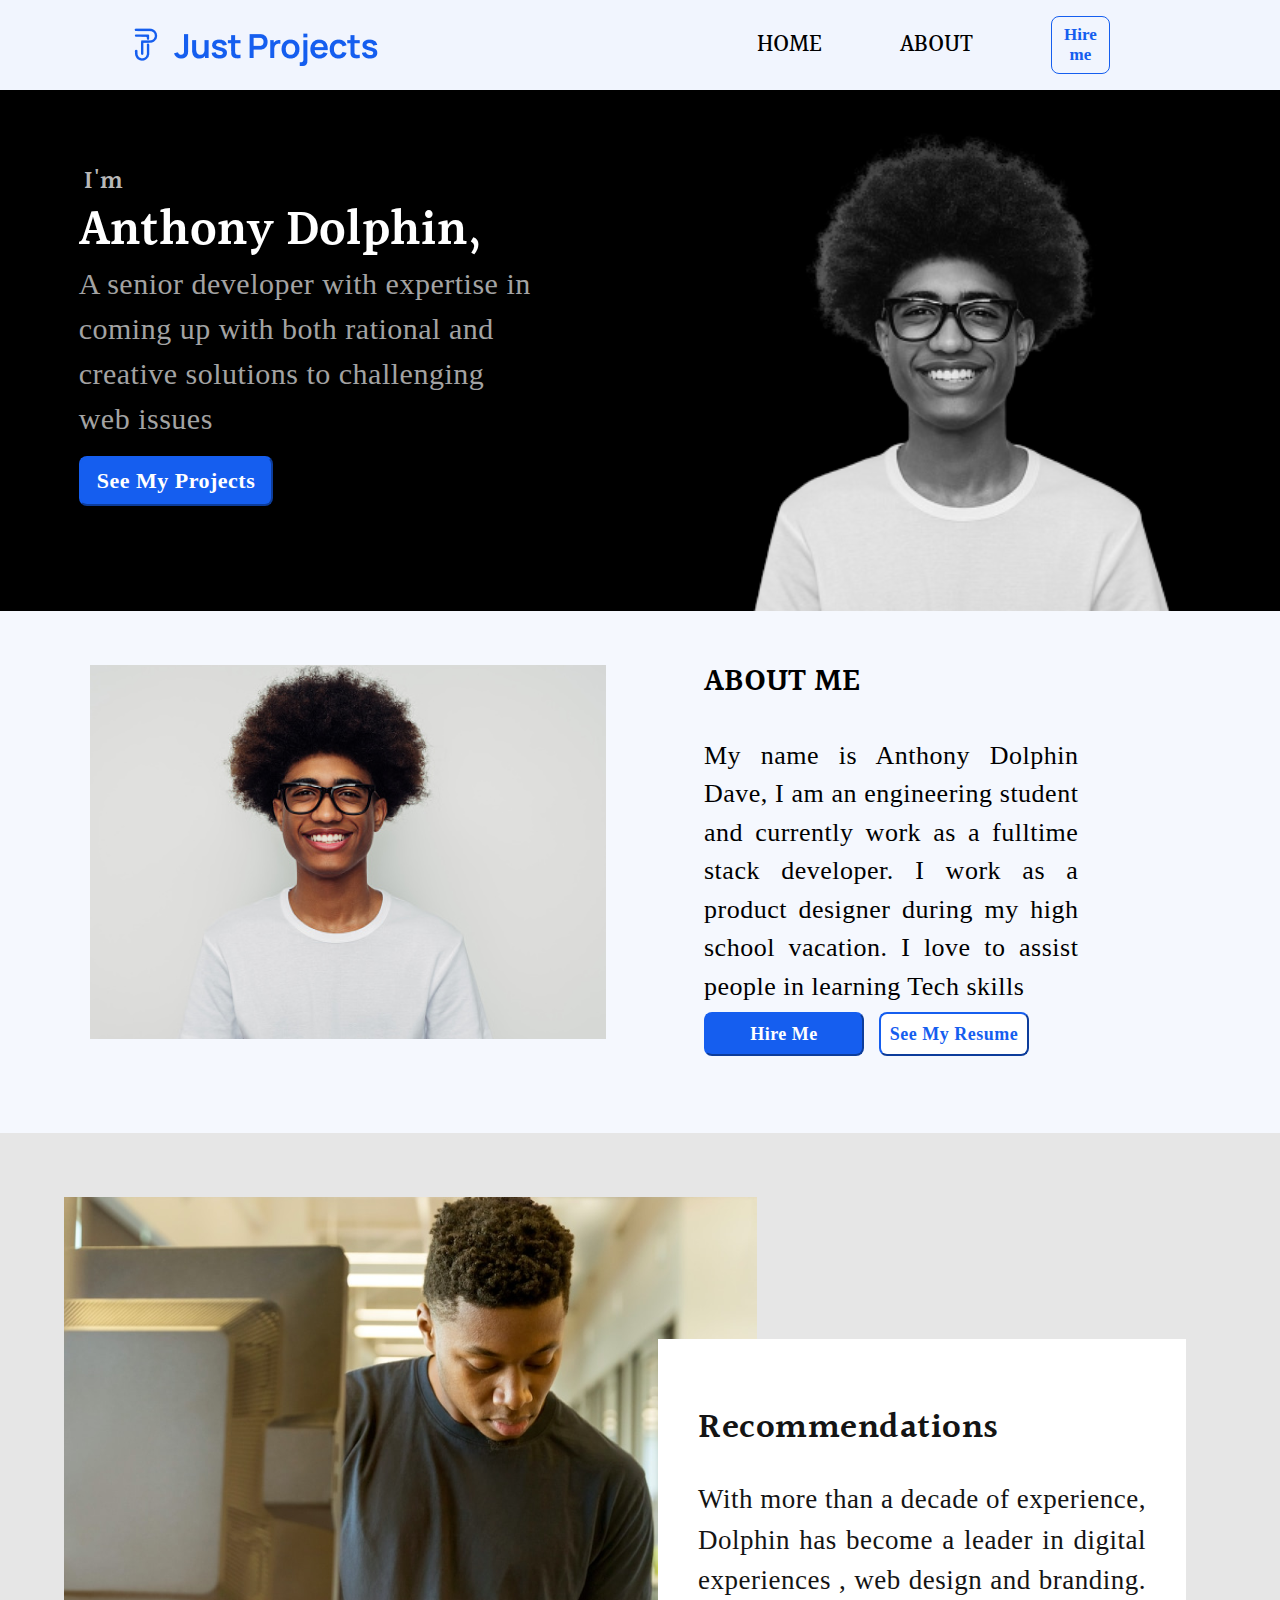
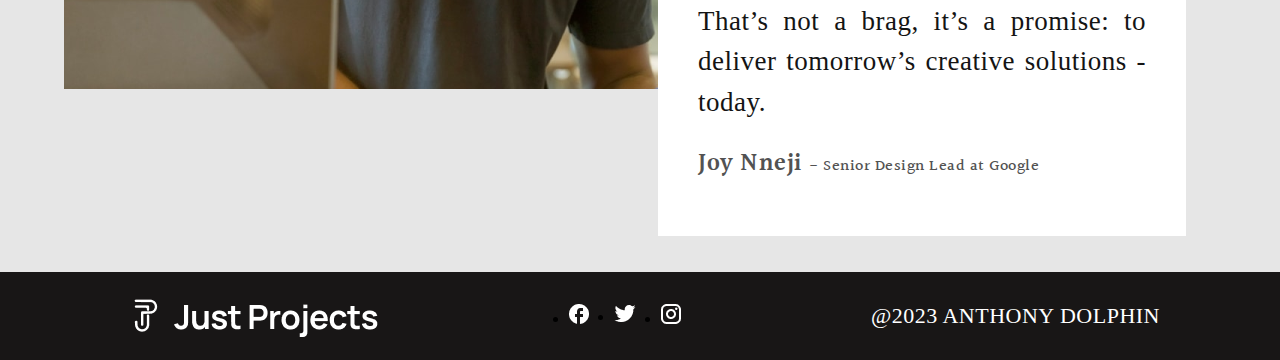
==== commit bae43dd4: "task 8 added" ====
--- a/biodata.html
+++ b/biodata.html
@@ -62,7 +62,21 @@
 </div>
 
 
+<div class="content3">
 
+<div class="photo3">
+    <img src="joygirl3.png" class="joygirl3">
+</div>
+
+<div class="recommendations">
+<div class="recommendcontainer">
+    <h2 class="recommend"> Recommendations</h2>
+    <p class="description">With more than a decade of experience, Dolphin has become a leader in digital experiences , web design and branding. That’s not a brag, it’s a promise: to deliver tomorrow’s creative solutions - today.</p>
+    <p class="devname">Joy Nneji <span class="devnamedesc"> - Senior Design Lead at Google</p>
+    </div>
+
+</div>
+</div>
         
      
    
--- a/biodata.css
+++ b/biodata.css
@@ -22,13 +22,13 @@
 display: flex;
 flex-direction: row;
 align-items: center;
-gap: 5%;
+gap: 20%;
 font-family: 'Halant';
 font-style: normal;
 font-weight: 500;
 font-size: 24px;
 color:black;
-width: 50%;
+width: 100%;
 padding-right: 5%;
 }
 
@@ -70,9 +70,9 @@
 font-family: 'Manrope';
 font-style: normal;
 font-weight: 600;
-font-size: 20px;
+font-size: 17px;
 color:#155EEF;
-width:100%;
+width:94px;
 }
 
 
@@ -85,7 +85,7 @@
 {
 
     display: flex;
-  background-color: black;
+  background-color: #000000;
   height: 100%;
   justify-content: space-around;
 } 
@@ -154,8 +154,8 @@
 border-radius: 8px;
 font-family: 'Manrope';
 font-style: normal;
-font-weight: 650;
-font-size: 18px;
+font-weight: 700;
+font-size: 22px;
 letter-spacing: 0.5px;
 color: #FFFFFF;
 margin-top: 15px;
@@ -169,7 +169,7 @@
 
     display:flex;
 background: #F5F8FE;
-height: 40%;
+height: 60%;
 justify-content: space-between;
 
 } 
@@ -213,7 +213,7 @@
 font-style: normal;
 font-weight: 400;
 font-size: 26px;
-line-height: 150%;
+line-height: 148%;
 text-align: justify;
 letter-spacing: 0.5px;
 color: #000000;
@@ -226,8 +226,7 @@
 {
     display: flex;
     flex-direction: row;
-    
-    margin-top: 3%;
+    margin-top: 1%;
     }
 
 .hireme2
@@ -235,6 +234,8 @@
 box-sizing: border-box;
 background: #155EEF;
 border-radius: 8px;
+display :inline-block;
+letter-spacing: 0.5px;
 font-family: 'Manrope';
 font-style: normal;
 font-weight: 700;
@@ -243,8 +244,8 @@
 color: #FFFFFF;
 border-color:#155EEF ;
 margin-right: 15px;
-width: 120px;
-height: 30px;
+width: 160px;
+height: 44px;
 }
 
 .seemyresume
@@ -254,15 +255,122 @@
     font-family: 'Manrope';
     font-style: normal;
     font-weight: 700;
-    font-size: 19px;
+    font-size: 18px;
     letter-spacing: 0.5px;
     color: #155EEF;
     border-color:#155EEF ;
-    width: 45%;
-    padding-top: 0.5%;
-    padding-bottom: 0.5%;
-}
-
+    width: 150px;
+}
+
+/*3rd content CSS*/
+
+.content3
+{
+    background-color: #E6E6E6;
+    display: flex;
+    flex-direction: row;
+      height: 739px;
+      position: relative;
+}
+
+.recommendations
+{
+    display: flex;
+flex-direction: column;
+align-items: flex-start;
+padding: 64px 40px;
+gap: 24px;
+position: absolute;
+width: 35%;
+height: 50%;
+left: 658px;
+top: 206px;
+z-index:2;
+background-color: white;
+}
+
+
+
+.recommendcontainer
+{
+
+    width: auto;
+    height: auto;
+    display: flex;
+    flex-direction: column;
+    gap: 24px;
+
+}
+
+.recommend
+{
+    display: flex;
+    width: 80%;
+    height: 80%;
+font-family: 'Halant';
+font-style: normal;
+font-weight: 600;
+font-size: 35px;
+line-height: 150%;
+text-align: justify;
+letter-spacing: 0.5px;
+color: #141414;
+}
+
+.description
+{
+    font-family: 'Manrope';
+font-style: normal;
+font-weight: 500;
+font-size: 27px;
+line-height: 150%;
+text-align: justify;
+letter-spacing: 0.5px;
+color: #141414;
+}
+
+.devname
+{
+    font-family: 'Halant';
+font-style: normal;
+font-weight: 600;
+font-size: 24px;
+line-height: 150%;
+text-align: justify;
+letter-spacing: 0.5px;
+color: #525252;
+}
+
+.devnamedesc
+
+{
+   font-family: 'Halant';
+font-style: normal;
+font-weight: 500;
+font-size: 16px;
+line-height: 150%;
+text-align: justify;
+letter-spacing: 0.5px;
+color: #525252;
+}
+
+.photo3
+{
+
+    display: block;
+    text-align: center;
+    margin-left: 5%;
+    z-index: 1;
+  
+ 
+
+}
+
+ .photo3 .joygirl3
+{
+    padding-top: 64px;
+
+}
 
 
 /*footer style*/
@@ -273,7 +381,7 @@
     align-items: center;
     justify-content: space-between;
     padding: 16px 120px;
-    background: #080808;
+    background: #181616;
     display: flex;
    
 }
@@ -302,6 +410,54 @@
 color: #FFFFFF;
 }
 
+@media screen and (max-width:1142px)
+{
+
+    .content2
+    {
+        height: 100%;
+    }
+
+
+
+.photo3 .joygirl3
+{
+    width:80%;
+    height:70%;
+}
+
+.recommendations
+
+{
+    display: flex;
+    width: 35%;
+    height: 55%;
+    left: 55%;
+    background-color: #FFFFFF;
+
+}
+
+.recommend
+{
+    font-size: 25px;
+}
+
+.recommendcontainer
+{
+    width: auto;
+}
+
+.description
+{
+    font-size: 25px;
+}
+
+
+
+}
+
+
+
 @media screen and (max-width:1085px)
 {
 
@@ -309,10 +465,33 @@
 {
  padding-top: 0;
  width: 75%;
- height: 22%;
+ height: 21%;
  font-size: 20px;
 }
 
+.buttons
+{
+    display: flex;
+width: 80%;
+justify-content: center;
+margin-bottom: 2%;
+}
+
+.hireme2
+{
+    width: 45%;
+}
+
+.seemyresume
+{
+    width: 45%;
+    font-size: 18px;
+    padding: 0;
+}
+
+
+
+
 .socialsites
     {
         padding: 16px 16px;
@@ -320,7 +499,7 @@
 
 .photo2
 {
-    width: 85%;
+    width: 75%;
 }
 
     .socialsites1
@@ -337,6 +516,38 @@
     display: inline-block;
    }
 
+
+   .photo3 .joygirl3
+{
+    width:80%;
+    height:65%;
+}
+
+
+.recommendations
+
+{
+    display: flex;
+    width: 40%;
+    height: 55%;
+    left: 50%;
+    background-color: whitesmoke;
+
+}
+
+
+.recommendcontainer
+{
+    width: auto;
+}
+
+.description
+{
+    font-size: 25px;
+}
+
+
+
 }
 
 
@@ -366,7 +577,7 @@
 }
 
 
-.Header a, .hireme
+.Header a, .hireme, .photo2
 {
 display: none;
 }
@@ -467,6 +678,16 @@
         font-size: 23px;
        }
 
+       .hireme2
+        {
+        width: 15%;
+        }
+
+       .seemyresume
+       {
+        width: 30%;
+       }
+
 
          footer
        {
@@ -474,6 +695,58 @@
         height: fit-content;
         display: flex;
        }
+
+
+       .content3
+       {
+        display: flex;
+        justify-content: center;
+        background-color: black;
+        height:40%;
+       }
+
+       .photo3
+    {
+        display:none;
+    }
+
+
+
+    .recommendations
+    {
+        margin-top: 1%;
+        margin-bottom: 1%;
+        position:relative;
+        display:flex;
+        left:0;
+        top:0;
+        align-items: center;
+        background-color: #E6E6E6;
+        width: 100%;
+       
+
+    }
+
+  
+    .recommendcontainer .recommend
+    {
+        display: flex;
+        margin-left: auto;
+        margin-right: auto;
+    }
+
+    .description
+    {
+        font-size: 27px;
+    }
+    
+    .recommend
+    {
+        font-size: 32px;
+        display: block;
+        width: fit-content;        
+    }
+    
 
 
     footer .footerlogo
@@ -504,5 +777,38 @@
     display: inline-block;
    }
 
+    
+
+
+
+
+
+
+
+    }
+
+
+    @media screen and (max-width:644px)
+    {
+        .hireme2
+    {
+    width: 25%;
+    }
+
+    .seemyresume
+    {
+    width: 35%;
+    }
+
+   footer .anthonyfooter
+    {
+        font-size: 16.5px;
+    }
+
+
+
+
+
+
 
     }